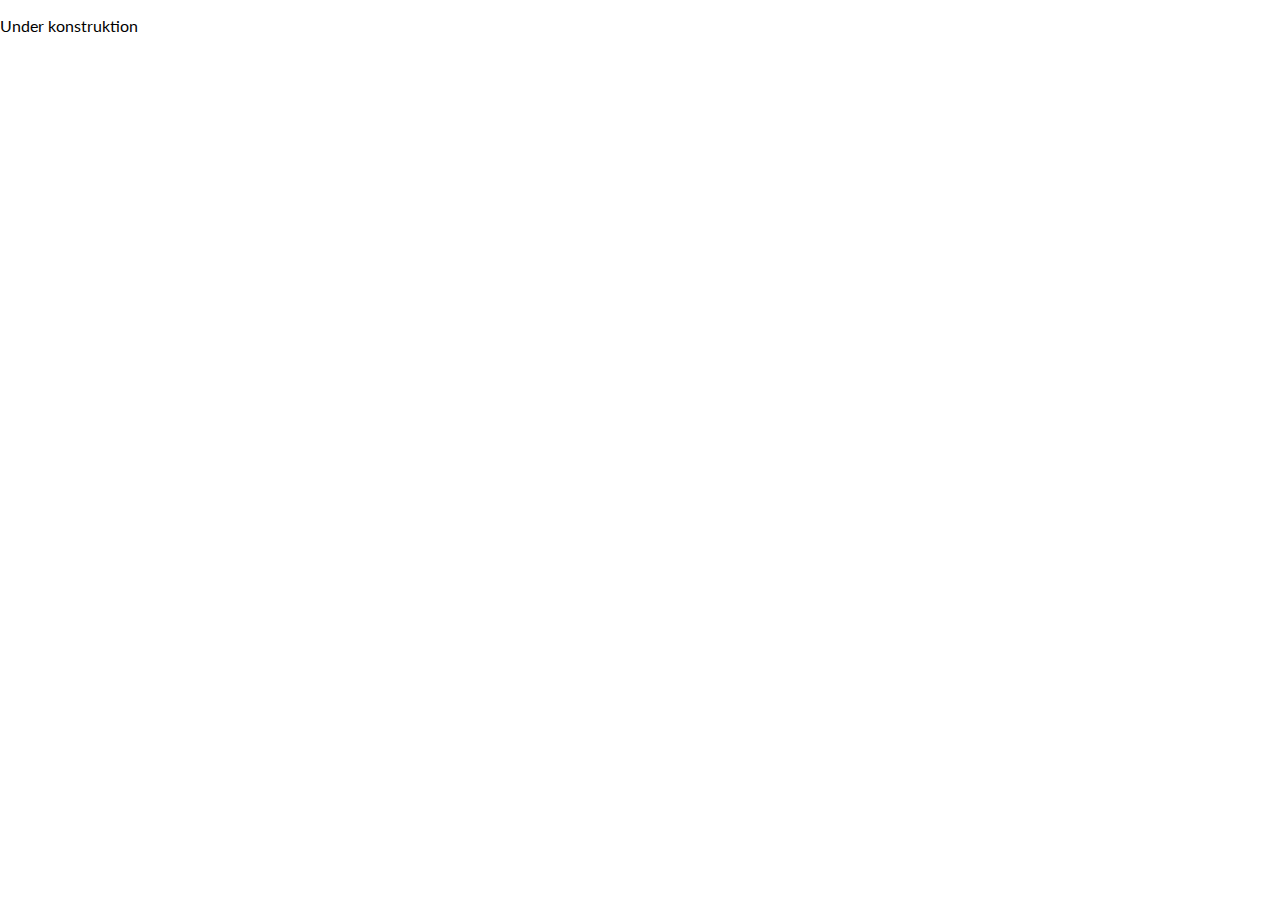
==== index.html @ a69ed3a9 "flyttat till separat file" ====
<!DOCTYPE html>
<html lang="sv">
<head>
  <meta charset="UTF-8">
  <meta name="viewport" content="width=device-width, initial-scale=1.0">
  <meta name="description" content="Vida och Marcus">
  <meta name="author" content="Bröllopsplanerare">
  <title>Bröllop</title>
  <link rel="stylesheet" href="styles.css">
  <link href="https://cdnjs.cloudflare.com/ajax/libs/font-awesome/6.0.0-beta3/css/all.min.css" rel="stylesheet">
  <link href="https://fonts.googleapis.com/css2?family=Lato:wght@400;700&display=swap" rel="stylesheet">
</head>
<body>
  <p>Under konstruktion</p>
</body>
</html>
---- styles.css ----
body {
  margin: 0;
  font-family: 'Lato', sans-serif;
}

header {
  position: fixed;
  top: 0;
  left: 0;
  width: 100%;
  background: white;
  z-index: 1000;
  box-shadow: 0 2px 5px rgba(0, 0, 0, 0.1);
}

header nav ul {
  display: flex;
  justify-content: space-evenly;
  padding: 10px 0;
  list-style: none;
  margin: 0;
}

header nav ul li a {
  text-decoration: none;
  color: black;
  padding: 5px 15px;
  font-weight: bold;
  display: flex;
  align-items: center;
  gap: 5px;
}

header nav ul li a.active {
  color: white;
  background: black;
  border-radius: 5px;
}

section {
  height: 100vh;
  padding: 20px;
  display: flex;
  flex-direction: column;
  justify-content: center;
  align-items: center;
  text-align: center;
}

#wedding {
  background: url("assets/bg.jpg") no-repeat fixed center;
  background-size: cover;
}

#wedding p {
  color: white;
}

#venue {
  background: #f9f9f9;
}

#area {
  background: #dfe4ea;
}

#info {
  background: #ced6e0;
}

#rsvp {
  background: #a4b0be;
}

#photos {
  background: #747d8c;
  color: white;
}

#music {
  background: #57606f;
  color: white;
}
/*
@media (max-width: 768px) {
  header nav ul {
    flex-wrap: nowrap;
    overflow-x: auto;
    -webkit-overflow-scrolling: touch;
  }
}

*/
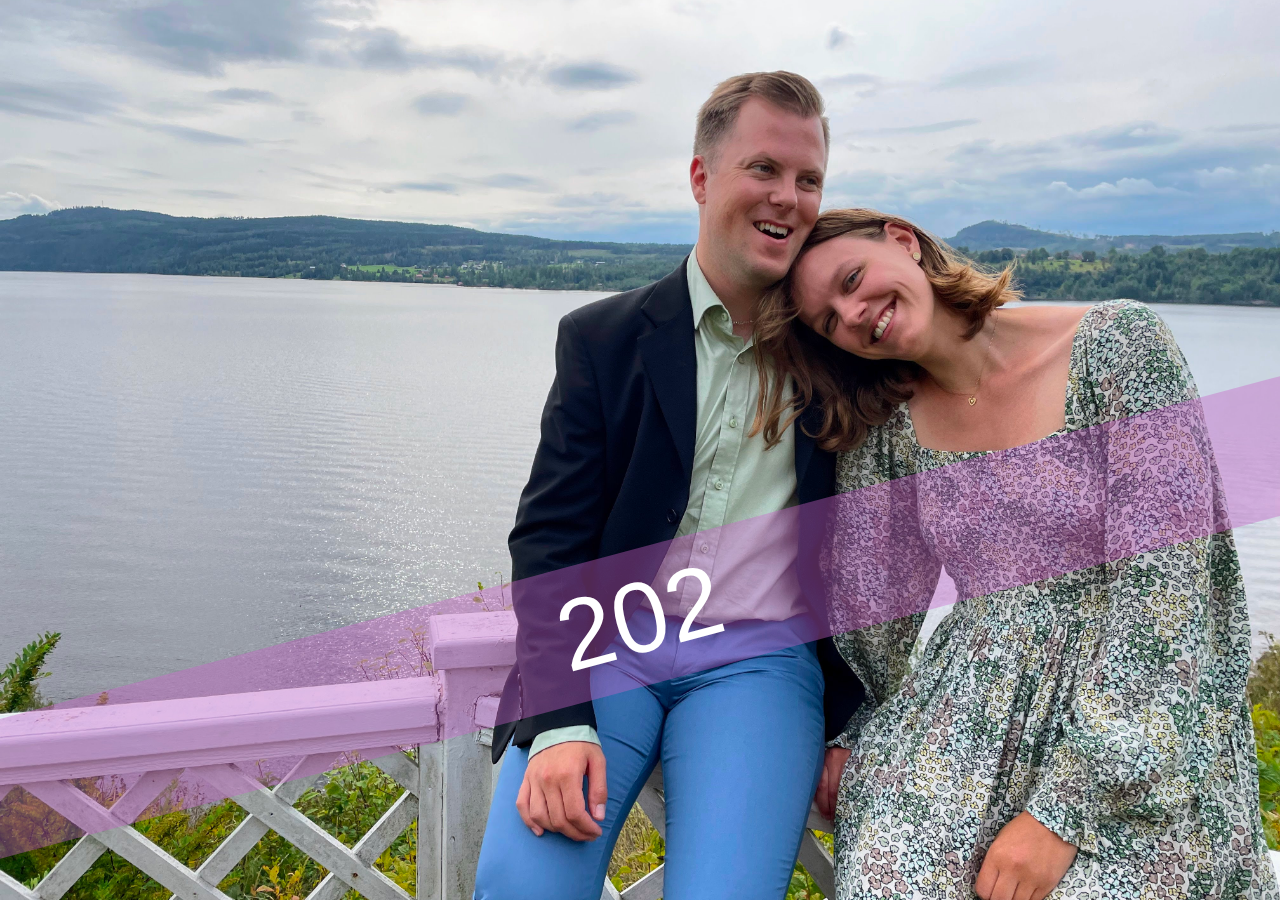
==== commit 8b38c23e: "index v1" ====
--- a/index.html
+++ b/index.html
@@ -11,6 +11,13 @@
   <link href="https://fonts.googleapis.com/css2?family=Lato:wght@400;700&display=swap" rel="stylesheet">
 </head>
 <body>
-  <p>Under konstruktion</p>
+  <main>
+    <section id="wedding">
+      <div id="dateText" class="banner">
+      </div>
+    </section>
+  </main>
+
+  <script src="script.js"></script>
 </body>
 </html>
--- a/styles.css
+++ b/styles.css
@@ -1,14 +1,27 @@
+html {
+  scroll-behavior: smooth;
+}
+
 body {
   margin: 0;
   font-family: 'Lato', sans-serif;
-}
+  overflow: hidden;
+}
+
+main {
+  scroll-snap-type: y mandatory; 
+  overflow-y: scroll;
+  height: 100vh;
+}
+
+/* header */
 
 header {
   position: fixed;
   top: 0;
   left: 0;
   width: 100%;
-  background: white;
+  background: rgba(200, 100, 200, 0.4);
   z-index: 1000;
   box-shadow: 0 2px 5px rgba(0, 0, 0, 0.1);
 }
@@ -31,15 +44,42 @@
   gap: 5px;
 }
 
+header nav ul {
+  flex-wrap: nowrap;
+  overflow-x: auto;
+  -webkit-overflow-scrolling: touch;
+}
+
+header nav ul li a span {
+  display: none;
+}
+
+header nav ul li a.active span {
+  display: inline;
+}
+
 header nav ul li a.active {
   color: white;
-  background: black;
+  background: darkmagenta;
   border-radius: 5px;
 }
 
+@media (min-width: 768px) {
+  header nav ul {
+    flex-wrap: wrap;
+  }
+  
+  header nav ul li a span {
+    display: inline;
+  }
+}
+
+/* sections */
+
 section {
-  height: 100vh;
-  padding: 20px;
+  scroll-snap-align: center; 
+  min-height: 100vh;
+  padding: 10px;
   display: flex;
   flex-direction: column;
   justify-content: center;
@@ -47,47 +87,195 @@
   text-align: center;
 }
 
+section h1 {
+  font-size: xx-large;
+  font-style: italic;
+  color: #702963;
+}
+
 #wedding {
-  background: url("assets/bg.jpg") no-repeat fixed center;
+  height: 100vh;
+  max-height: 100vh;
+  background: url("assets/bg.jpg") no-repeat fixed;
+  background-position: 70% 50%; 
   background-size: cover;
-}
-
-#wedding p {
-  color: white;
+  overflow: hidden;
 }
 
 #venue {
-  background: #f9f9f9;
-}
-
-#area {
-  background: #dfe4ea;
+  background-image: url('assets/wedding.jpg');
+  background-size: 60%;
+  background-repeat: repeat;
+  background-position: center;
+  background-attachment: fixed;
+  background-color: #E8D6D2;
+  display: flex;
+  align-items: center;
+  justify-content: center;
+  color: white;
+  text-align: center;
+  z-index: 1;
+}
+
+#venue .flexContainer {
+  flex-wrap: wrap;
+  flex-direction: column;
+  max-width: 800px;
+}
+
+#venue div.flex {
+  background-color: rgba(255, 255, 255, 0.95);
+  border: 1px solid gray;
+  color: black;
+}
+
+#map {
+  padding: 0;
+}
+
+#housing {
+  background: white;
+}
+
+#housing img {
+  max-width: 90%;
 }
 
 #info {
   background: #ced6e0;
 }
 
-#rsvp {
-  background: #a4b0be;
+#toastmasters img {
+  max-width: 50%;
+  border-radius: 10px;
 }
 
 #photos {
-  background: #747d8c;
-  color: white;
+  background: #949d9c;
+  color: white;
+  min-height: 0;
+  padding: 50px;
+}
+
+#photos .box {
+  opacity: 25%;
+  border: 1px solid black;
+  border-radius: 10px;
+  padding: 20px;
 }
 
 #music {
   background: #57606f;
   color: white;
 }
-/*
-@media (max-width: 768px) {
-  header nav ul {
-    flex-wrap: nowrap;
-    overflow-x: auto;
-    -webkit-overflow-scrolling: touch;
-  }
-}
-
-*/
+
+#rsvp {
+  background: url("assets/osa.jpg");
+  background-repeat: no-repeat;
+  background-position: bottom;
+  background-attachment: fixed;
+  background-color: #E8D6D2;
+  height: 70vh;
+
+  justify-content: flex-start;
+}
+
+#rsvp h1 {
+  margin-top: 20vh;
+}
+
+section#end {
+  height: 10px;
+  min-height: 10px;
+  background-color: black;
+}
+
+
+/* animations */
+
+#wedding .banner.fade-in {
+  background-color: rgba(200, 100, 200, 0.4);
+}
+
+#wedding .banner {
+  opacity: 1;
+  background-color: transparent;
+  padding: 10px;
+  transition: background-color 2s ease-in-out;
+
+  rotate: -15deg;
+  width: 300%;
+  margin: 0;
+  margin-top: 35vh;
+
+  color: white;
+  font-size: 13vw;
+  font-family: Verdana, Geneva, Tahoma, sans-serif;
+}
+
+@media (min-width: 768px) {
+  #wedding .banner {
+    font-size: 100px;
+  }
+}
+
+/* shared */
+
+a {
+  color: darkmagenta;
+}
+
+a:visited {
+  color: darkmagenta;
+}
+
+a:hover {
+  color: rgba(200, 100, 200, 0.4);
+}
+
+.left {
+  text-align: left;
+}
+
+.bottom {
+  position: relative;
+  bottom: 10px;
+}
+
+.margin-top {
+  margin-top: 30px;
+}
+
+.flexContainer {
+  display: flex;
+  overflow-x: auto;
+  scroll-snap-type: x mandatory; 
+  gap: 16px; 
+  max-width: 100%;
+}
+
+.flex {
+  flex: 0 0 90%; 
+  scroll-snap-align: center; 
+  border: 0;
+  padding: 16px;
+  box-sizing: border-box;
+  background: rgba(200, 100, 200, 0.4);
+  border-radius: 15px;
+}
+
+@media (min-width: 768px) {
+  .flexContainer {
+    overflow: visible; 
+    gap: 24px; 
+    justify-content: space-between; 
+  }
+
+  .flex {
+    flex: 1; 
+  }
+
+  .flexContainer {
+    flex-wrap: wrap;
+  }
+}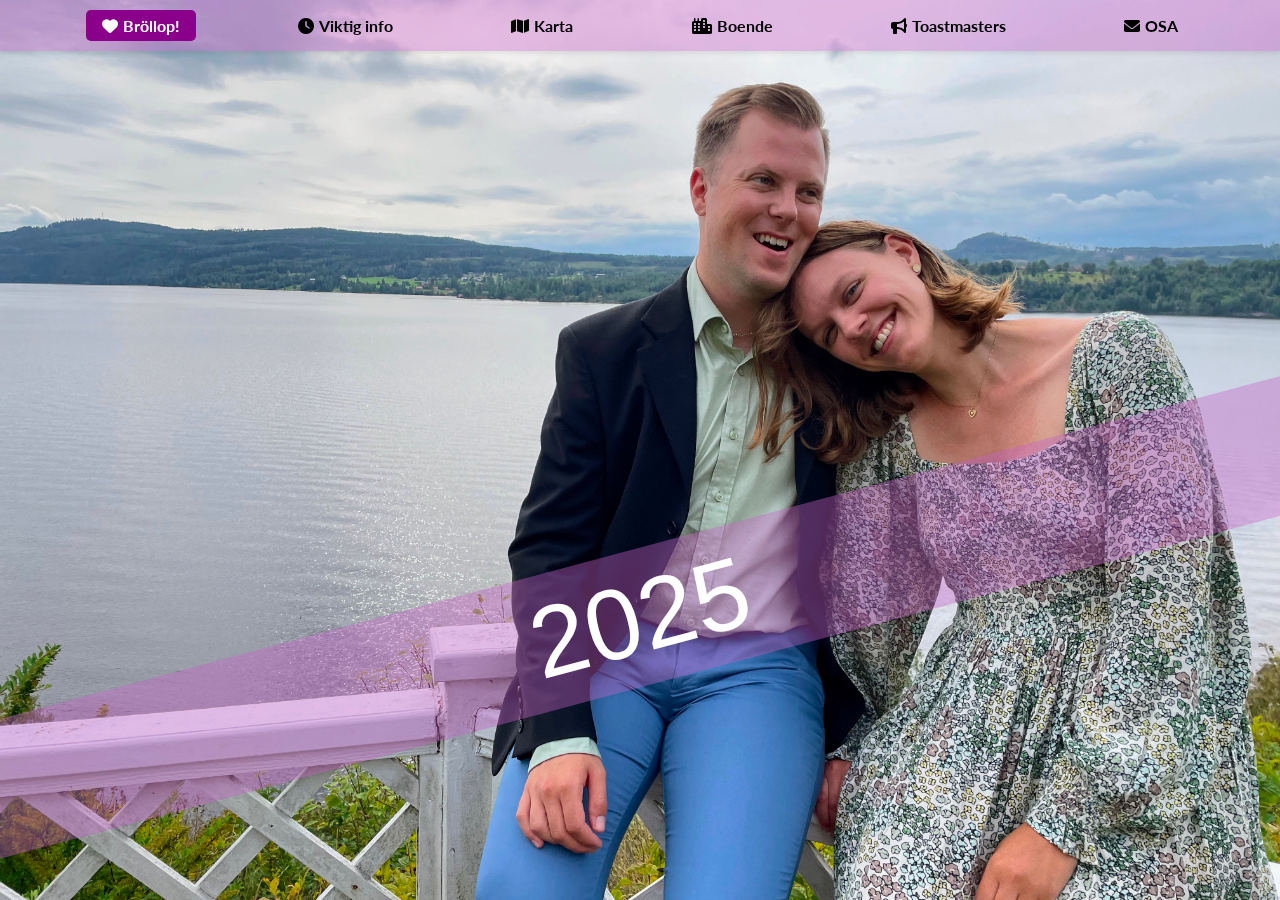
==== commit c822fd95: "release" ====
--- a/index.html
+++ b/index.html
@@ -11,13 +11,119 @@
   <link href="https://fonts.googleapis.com/css2?family=Lato:wght@400;700&display=swap" rel="stylesheet">
 </head>
 <body>
+  <header id="navbar">
+    <nav>
+      <ul>
+        <li><a href="#wedding"><i class="fas fa-heart"></i><span> Bröllop!</span></a></li>
+        <li><a href="#venue"><i class="fas fa-clock"></i><span> Viktig info</span></a></li>
+        <li><a href="#map"><i class="fas fa-map"></i><span> Karta</span></a></li>
+        <li><a href="#housing"><i class="fas fa-city"></i><span> Boende</span></a></li>
+        <li><a href="#toastmasters"><i class="fas fa-bullhorn"></i><span> Toastmasters</span></a></li>
+        <li><a href="#rsvp"><i class="fas fa-envelope"></i><span> OSA</span></a></li>
+      </ul>
+    </nav>
+  </header>
   <main>
     <section id="wedding">
       <div id="dateText" class="banner">
       </div>
     </section>
+    <section id="venue">
+      <h1><i class="fas fa-clock"></i> Viktig info</h1>
+      <div class="narrow flexContainer">
+        <div class="flex subFlexContainer">
+          <div class="subFlex">
+            <img src="assets/wedding.jpg"/>
+          </div>          
+          <div class="subFlexLarge left">
+            <h2>Hålltider</h2>
+            <p><b>14:30</b> Borgerlig vigselceremoni</p>
+            <p><b>kl 15</b> Mingel, snittar och fotografering</p>
+            <p><b>kl 18</b> Bröllopsmiddag</p>
+            <p><b>kl 23</b> Fest med musik och dans</p>
+
+            <p><b>Om det skulle bli regn</b>
+              är vi så lite utomhus som det går. Vigseln är då i ridhuset.
+              Festlokalen är i så fall öppen från klockan 13 för gäster som är på plats tidigt och man kan också vara i stugorna.
+              </p>
+          </div>
+        </div>
+        <div class="flex">
+          <h2>Adress</h2>
+          <p><b>Bränntorps Gård</b></p>
+          <p><b>618 92 Kolmården</b></p>
+          <p>Både vigsel och fest äger rum på gården.</p>
+          <p>Scrolla ner för att se karta.</p>
+        </div>
+      </div>
+    </section>
+    <section id="map">
+      <div id="buffer">
+      </div>
+      <iframe 
+        max-width="100%" 
+        style="border:0;"
+        allowfullscreen=""
+        referrerpolicy="no-referrer-when-downgrade"
+        src="https://www.google.com/maps/embed?pb=!1m14!1m8!1m3!1d8299.01697434119!2d16.4046469139157!3d58.66692945396661!3m2!1i1024!2i768!4f13.1!3m3!1m2!1s0x46592e37b48e2889%3A0xdd23879f1d90b745!2zQnLDpG5udG9ycHMgR8OlcmQ!5e0!3m2!1sen!2sse!4v1737888621575!5m2!1sen!2sse">
+      </iframe>
+    </section>
+    <section id="housing">
+      <h1><i class="fas fa-city"></i> Boende</h1>
+      <div class="flexContainer div-container" id="div-container-0">
+        <div class="flex">
+          <h2>Bränntorps gård</h2>
+          <img src="assets/branntorp.png"/>
+          <p>På gården där festen äger rum finns ett antal stugor som är våra att använda.</p>
+          <p>När inbjudningarna skickas ut finns det både enstaka sängplatser och hela stugor lediga. Dessa går att boka för 250 kr per sängplats. Anmäl intresse genom att mejla <a href="" class="mailto">obfgnq@ivqnbpuznephf.fr</a>. Vi ser gärna att alla sängplatser på gården nyttjas så gå gärna ihop flera som kan tänka sig att dela rum.</p>
+        </div>
+        <div class="flex">
+          <h2>Asplunda gård</h2>
+          <img src="assets/asplunda.jpg"/>
+          <p>Gård på 15 minuters promenad från Bränntorp. Tänk på att Kolmården är ett populärt besöksmål under tiden för bröllopet och att boenden snabbt bokas upp.</p>
+          <p>Stugorna finns att boka på <a href="https://www.booking.com">booking.com</a>.</p>
+        </div>
+        <div class="flex">
+          <h2>First Camp Kolmården</h2>
+          <img src="assets/firstcamp.jpeg"/>
+          <p>Stugcamping på 20 minuters promenad från Bränntorp. Tänk på att Kolmården är ett populärt besöksmål under tiden för bröllopet och att boenden snabbt bokas upp.</p>
+          <p>Stugorna finns att boka på <a href="https://www.booking.com">booking.com</a>.</p>
+        </div>
+        <div class="flex">
+          <h2>Centrala Norrköping</h2>
+          <img src="assets/nkpg.jpg"/>
+          <p>I Norrköping finns flera hotell och vandrarhem med olika prisklasser och det går lätt att ta sig till och från centrala Norrköping från Bränntorps gård.</p>
+          <p>Med bil tar resan under 30 minuter och med buss (420) omkring 35 minuter.</p>
+          <p>Närmaste busshållplatsen (<b>Marmorbruksvägen</b>) ligger 5 minuter från gården men senare på natten kan man behöva gå bort till <b>Sandviken</b>, vilket är en promenad på 20 minuter.</p>
+        </div>
+      </div>
+      <div class="dot-container" id="dot-container-0">
+        <span class="dot"></span> 
+        <span class="dot"></span> 
+        <span class="dot"></span> 
+        <span class="dot"></span> 
+      </div>
+    </section>
+    <section id="toastmasters">
+      <h1><i class="fas fa-bullhorn"></i> Toastmasters</h1>
+      <div class="narrow">
+        <p>Som toastmasters har vi den stora äran att presentera <b>Ditte och Anton</b>! Detta musicerande, styrkelyftande och Uppsalaälskande power couple består av Vidas syster och blivande svåger.</p>
+
+        <img src="assets/dinton1.jpg"/>
+
+        <p>Vill du hålla ett tal eller något annat typ av framförande på festen? Allt är möjligt! Kontakta i så fall våra toastmasters på <a href="" class="mailto">ivqnbpuznephf.gbnfgznfgref@bhgybbx.pbz</a>.</p>
+      </div>
+    </section>
+    <section id="rsvp">
+      <h1><i class="fas fa-envelope"></i> OSA</h1>
+      <div class="narrow border">  
+        <h2><b>Senast den 30 mars</b></h2>
+        <p>Maila till: <a href="" class="mailto">bfn@ivqnbpuznephf.fr</a></p>
+        <p>Berätta då också om eventuella kostpreferenser eller allergier.</p>
+        <p class="bottom">Varmt välkomna! <i class="fas fa-heart"></i></p>
+      </div>
+    </section>
   </main>
-
   <script src="script.js"></script>
 </body>
 </html>
--- a/styles.css
+++ b/styles.css
@@ -42,6 +42,16 @@
   display: flex;
   align-items: center;
   gap: 5px;
+  border: 1px solid rgba(0,0,0,0);
+  border-radius: 5px;
+
+  background-color: rgba(0,0,0,0);
+  text-align: center;
+}
+
+header nav ul li a:not(.active):hover {
+  color: white;
+  border: 1px solid white;
 }
 
 header nav ul {
@@ -55,13 +65,18 @@
 }
 
 header nav ul li a.active span {
-  display: inline;
+  /*display: inline;*/
 }
 
 header nav ul li a.active {
   color: white;
   background: darkmagenta;
-  border-radius: 5px;
+}
+
+@media (max-width: 320px) {
+  header nav ul {
+    flex-wrap: wrap;
+  }
 }
 
 @media (min-width: 768px) {
@@ -77,7 +92,8 @@
 /* sections */
 
 section {
-  scroll-snap-align: center; 
+  scroll-snap-align: start;
+  scroll-snap-stop: always; 
   min-height: 100vh;
   padding: 10px;
   display: flex;
@@ -97,38 +113,40 @@
   height: 100vh;
   max-height: 100vh;
   background: url("assets/bg.jpg") no-repeat fixed;
-  background-position: 70% 50%; 
+  background-position: 70% 30%; 
   background-size: cover;
   overflow: hidden;
 }
 
 #venue {
-  background-image: url('assets/wedding.jpg');
-  background-size: 60%;
-  background-repeat: repeat;
-  background-position: center;
-  background-attachment: fixed;
-  background-color: #E8D6D2;
+  background-color: white;
   display: flex;
   align-items: center;
   justify-content: center;
   color: white;
   text-align: center;
   z-index: 1;
+}
+
+#venue img {
+  max-width: 100%;
 }
 
 #venue .flexContainer {
   flex-wrap: wrap;
   flex-direction: column;
-  max-width: 800px;
 }
 
 #venue div.flex {
-  background-color: rgba(255, 255, 255, 0.95);
+  background-color: #E8D6D2;
   border: 1px solid gray;
   color: black;
 }
 
+#venue h2 {
+  margin-top: 0;
+}
+
 #map {
   padding: 0;
 }
@@ -137,17 +155,49 @@
   background: white;
 }
 
+#housing .flex {
+  min-width: 350px;
+}
+
 #housing img {
-  max-width: 90%;
+  max-width: 80%;
 }
 
 #info {
   background: #ced6e0;
 }
 
+#toastmasters {
+  background-color: rgba(242, 216, 237, 0.8);
+  padding: 20px;
+}
+
 #toastmasters img {
-  max-width: 50%;
-  border-radius: 10px;
+  max-width: 90%;
+  border-radius: 30px;
+}
+
+@media (max-width: 400px) {
+  #housing .flexContainer {
+    flex-wrap: wrap;
+    flex-direction: column;
+    margin-bottom: 50vh;
+  }
+
+  #housing .flexContainer .flex {
+    scroll-snap-align: center;
+  }
+}
+
+@media (min-width: 768px) {
+  #housing {
+    padding-left: 50px;
+    padding-right: 50px;
+  }
+
+  #toastmasters img {
+    max-width: 500px;
+  }
 }
 
 #photos {
@@ -171,7 +221,7 @@
 
 #rsvp {
   background: url("assets/osa.jpg");
-  background-repeat: no-repeat;
+  background-repeat: repeat-x;
   background-position: bottom;
   background-attachment: fixed;
   background-color: #E8D6D2;
@@ -188,6 +238,16 @@
   height: 10px;
   min-height: 10px;
   background-color: black;
+}
+
+div.narrow {
+  max-width: 800px;
+}
+
+div.border {
+  padding: 20px;
+  border: 1px solid rgba(0, 0, 0, 0.4);
+  border-radius: 20px;
 }
 
 
@@ -222,11 +282,16 @@
 /* shared */
 
 a {
-  color: darkmagenta;
+  color: rgba(0, 0, 0);
+  background-color: rgba(255, 255, 255, 0.25);
+  padding: 0 5px;
+  text-align: center;
+  border-radius: 5px;
+  font-weight: bold;
 }
 
 a:visited {
-  color: darkmagenta;
+  color: rgba(0, 0, 0);
 }
 
 a:hover {
@@ -255,8 +320,7 @@
 }
 
 .flex {
-  flex: 0 0 90%; 
-  scroll-snap-align: center; 
+  flex: 0 0 80%; 
   border: 0;
   padding: 16px;
   box-sizing: border-box;
@@ -264,9 +328,26 @@
   border-radius: 15px;
 }
 
+.subFlexContainer {
+  display: flex;
+  flex-wrap: nowrap;
+  flex-direction: row;
+  padding-left: 0;
+  gap: 10px;
+}
+
+.subFlex {
+  flex: 1;
+}
+
+.subFlexLarge {
+  flex: 2;
+}
+
 @media (min-width: 768px) {
   .flexContainer {
-    overflow: visible; 
+    /*flex-wrap: wrap;
+    overflow: visible;*/
     gap: 24px; 
     justify-content: space-between; 
   }
@@ -274,8 +355,89 @@
   .flex {
     flex: 1; 
   }
-
-  .flexContainer {
-    flex-wrap: wrap;
-  }
-}+}
+
+/* scroll */
+
+.hidden {
+  visibility: hidden;
+}
+
+.dot-container {
+  text-align: center;
+  padding: 20px;
+  /*background: #ddd;*/
+  margin-top: 10px;
+  margin-bottom: 10px;
+}
+
+.dot {
+  height: 25px;
+  width: 25px;
+  margin: 0 2px;
+  background-color: #bbb;
+  border-radius: 50%;
+  display: inline-block;
+  transition: background-color 0.6s ease;
+}
+
+.dot.active {
+  background-color: #902993;
+}
+
+/* Fireworks */
+
+@keyframes firework {
+  0% { 
+    transform: translate(-50%, 60vh);
+    width: 0.5vmin;
+    opacity: 1;
+  }
+  50% { 
+    width: 0.5vmin;
+    opacity: 1;
+  }
+  100% { 
+    width: 45vmin; 
+    opacity: 0; 
+  }
+}
+
+.firework,
+.firework::before,
+.firework::after {
+  --top: 60vh;
+  content: "";
+  position: absolute;
+  top: 50%;
+  left: 50%;
+  transform: translate(-50%, -50%);
+  width: 0.5vmin;
+  aspect-ratio: 1;
+  background:
+    /* random backgrounds */
+    radial-gradient(circle, #ff0 0.2vmin, #0000 0) 50% 00%,
+    radial-gradient(circle, #ff0 0.3vmin, #0000 0) 00% 50%,
+    radial-gradient(circle, #ff0 0.5vmin, #0000 0) 50% 99%,
+    radial-gradient(circle, #ff0 0.2vmin, #0000 0) 99% 50%,
+    radial-gradient(circle, #ff0 0.3vmin, #0000 0) 80% 90%,
+    radial-gradient(circle, #ff0 0.5vmin, #0000 0) 95% 90%,
+    radial-gradient(circle, #ff0 0.5vmin, #0000 0) 10% 60%,
+    radial-gradient(circle, #ff0 0.2vmin, #0000 0) 31% 80%,
+    radial-gradient(circle, #ff0 0.3vmin, #0000 0) 80% 10%,
+    radial-gradient(circle, #ff0 0.2vmin, #0000 0) 90% 23%,
+    radial-gradient(circle, #ff0 0.3vmin, #0000 0) 45% 20%,
+    radial-gradient(circle, #ff0 0.5vmin, #0000 0) 13% 24%
+    ;
+  background-size: 0.5vmin 0.5vmin;
+  background-repeat: no-repeat;
+  animation: firework 3s infinite;
+}
+
+.firework::before {
+  transform: translate(-50%, -50%) rotate(25deg) !important; 
+}
+
+.firework::after {
+  transform: translate(-50%, -50%) rotate(-37deg) !important;
+} 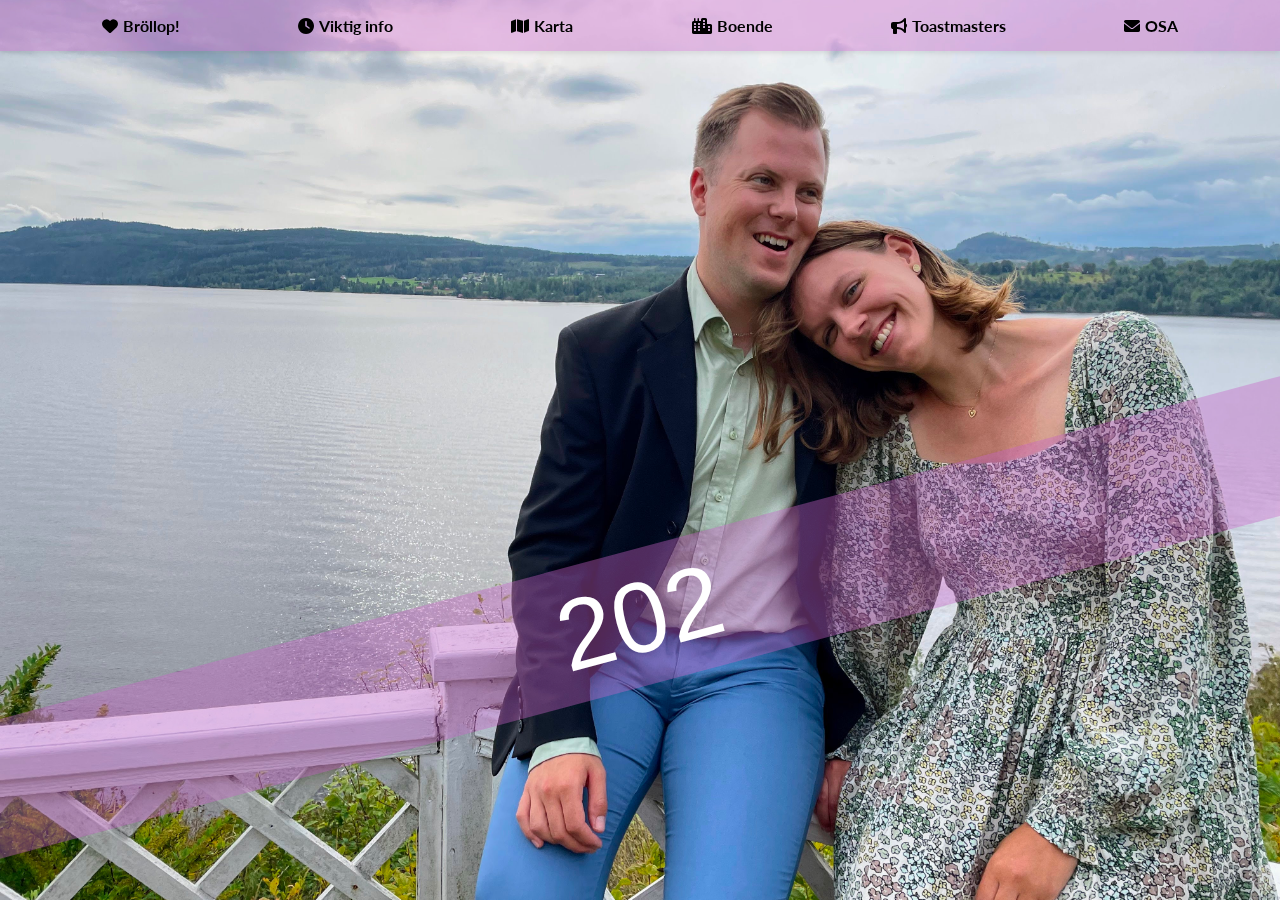
==== commit 4448c07f: "update 250208" ====
--- a/index.html
+++ b/index.html
@@ -72,12 +72,6 @@
       <h1><i class="fas fa-city"></i> Boende</h1>
       <div class="flexContainer div-container" id="div-container-0">
         <div class="flex">
-          <h2>Bränntorps gård</h2>
-          <img src="assets/branntorp.png"/>
-          <p>På gården där festen äger rum finns ett antal stugor som är våra att använda.</p>
-          <p>När inbjudningarna skickas ut finns det både enstaka sängplatser och hela stugor lediga. Dessa går att boka för 250 kr per sängplats. Anmäl intresse genom att mejla <a href="" class="mailto">obfgnq@ivqnbpuznephf.fr</a>. Vi ser gärna att alla sängplatser på gården nyttjas så gå gärna ihop flera som kan tänka sig att dela rum.</p>
-        </div>
-        <div class="flex">
           <h2>Asplunda gård</h2>
           <img src="assets/asplunda.jpg"/>
           <p>Gård på 15 minuters promenad från Bränntorp. Tänk på att Kolmården är ett populärt besöksmål under tiden för bröllopet och att boenden snabbt bokas upp.</p>
@@ -90,14 +84,26 @@
           <p>Stugorna finns att boka på <a href="https://www.booking.com">booking.com</a>.</p>
         </div>
         <div class="flex">
+          <h2>Kolmården och runtom</h2>
+          <img src="assets/kolmarden.png"/>
+          <p>I området runt Kolmården och Krokek finns flera boenden utöver de tidigare nämnda, som exempelvis <a href="http://www.sandviksgarden.se/">Sandviksgården</a> och <a href="http://skogsvikens-hotell.sverigeboende.se/">Skogsviken Hotell</a>. Dessa är på liknande avstånd som First Camp Kolmården.</p>
+        </div>
+        <div class="flex">
           <h2>Centrala Norrköping</h2>
           <img src="assets/nkpg.jpg"/>
           <p>I Norrköping finns flera hotell och vandrarhem med olika prisklasser och det går lätt att ta sig till och från centrala Norrköping från Bränntorps gård.</p>
           <p>Med bil tar resan under 30 minuter och med buss (420) omkring 35 minuter.</p>
           <p>Närmaste busshållplatsen (<b>Marmorbruksvägen</b>) ligger 5 minuter från gården men senare på natten kan man behöva gå bort till <b>Sandviken</b>, vilket är en promenad på 20 minuter.</p>
         </div>
+        <div class="flex">
+          <h2>Bränntorps gård</h2>
+          <img src="assets/branntorp.png"/>
+          <p>På gården där festen äger rum finns ett fåtal stugor som är våra att använda. När inbjudningarna skickas ut finns  enstaka sängplatser och hela stugor lediga.</p>
+          <p>Dessa går att boka för 250 kr per sängplats. Anmäl intresse genom att mejla <a href="" class="mailto">obfgnq@ivqnbpuznephf.fr</a>. Vi ser gärna att alla sängplatser på gården nyttjas så gå gärna ihop flera som kan tänka sig att dela rum.</p>
+        </div>
       </div>
       <div class="dot-container" id="dot-container-0">
+        <span class="dot"></span> 
         <span class="dot"></span> 
         <span class="dot"></span> 
         <span class="dot"></span> 
@@ -125,5 +131,6 @@
     </section>
   </main>
   <script src="script.js"></script>
+  <script async src="https://scripts.simpleanalyticscdn.com/latest.js"></script>
 </body>
 </html>
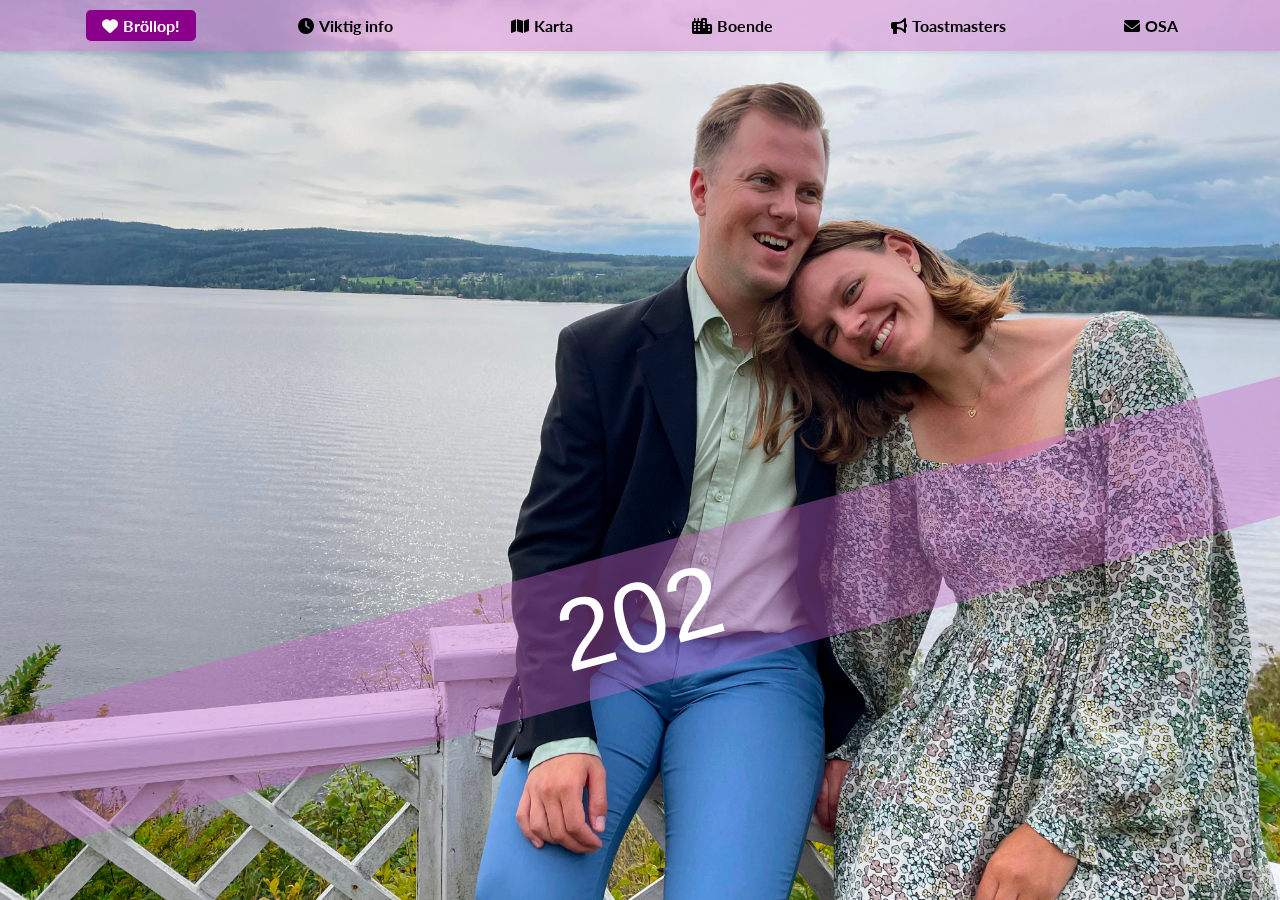
==== commit aacd38a2: "upd index" ====
--- a/index.html
+++ b/index.html
@@ -44,7 +44,7 @@
 
             <p><b>Om det skulle bli regn</b>
               är vi så lite utomhus som det går. Vigseln är då i ridhuset.
-              Festlokalen är i så fall öppen från klockan 13 för gäster som är på plats tidigt och man kan också vara i stugorna.
+              Festlokalen är i så fall öppen från klockan 13 för gäster som är på plats tidigt. Stugorna är tillgängliga från kl 15.
               </p>
           </div>
         </div>
@@ -70,41 +70,34 @@
     </section>
     <section id="housing">
       <h1><i class="fas fa-city"></i> Boende</h1>
+      <p>Maila gärna <a href="" class="mailto">obfgnq@ivqnbpuznephf.fr</a> om du vill ha mer information eller tips om boende eller samåkning.</p>
       <div class="flexContainer div-container" id="div-container-0">
         <div class="flex">
-          <h2>Asplunda gård</h2>
+          <h2>Kolmården-området</h2>
           <img src="assets/asplunda.jpg"/>
-          <p>Gård på 15 minuters promenad från Bränntorp. Tänk på att Kolmården är ett populärt besöksmål under tiden för bröllopet och att boenden snabbt bokas upp.</p>
-          <p>Stugorna finns att boka på <a href="https://www.booking.com">booking.com</a>.</p>
-        </div>
-        <div class="flex">
-          <h2>First Camp Kolmården</h2>
-          <img src="assets/firstcamp.jpeg"/>
-          <p>Stugcamping på 20 minuters promenad från Bränntorp. Tänk på att Kolmården är ett populärt besöksmål under tiden för bröllopet och att boenden snabbt bokas upp.</p>
-          <p>Stugorna finns att boka på <a href="https://www.booking.com">booking.com</a>.</p>
-        </div>
-        <div class="flex">
-          <h2>Kolmården och runtom</h2>
-          <img src="assets/kolmarden.png"/>
-          <p>I området runt Kolmården och Krokek finns flera boenden utöver de tidigare nämnda, som exempelvis <a href="http://www.sandviksgarden.se/">Sandviksgården</a> och <a href="http://skogsvikens-hotell.sverigeboende.se/">Skogsviken Hotell</a>. Dessa är på liknande avstånd som First Camp Kolmården.</p>
+          <p>Området närmast gården (Kolmården, Krokek, Marmorbruket) har flera boendemöjligheter och på hyfsat gångavstånd (1-1,5 km). Bland annat (Ev fullbokade): 
+            <a href="https://www.booking.com/searchresults.sv.html?ss=First+Camp+Kolm%C3%A5rden-Norrk%C3%B6ping%252C+Kolm%C3%A5rden%252C+%C3%96sterg%C3%B6tland%252C+Sverige">First Camp Kolmården</a>,
+            <a href="https://www.booking.com/searchresults.sv.html?ss=asplunda+g%C3%A5rd&ssne=Kolm%C3%A5rden">Asplunda Gård</a>
+            <a href="http://www.sandviksgarden.se/">Sandviksgården</a> 
+            och <a href="http://skogsvikens-hotell.sverigeboende.se/">Skogsviken Hotell</a>.</p>
+          <p>Med bil eller taxi finns exempelvis <a href="">Stavsjö Vandrarhem</a> 12 km bort.</p>
+          <p>Se också <a href="http://www.booking.com">booking.com</a> samt <a href="http://www.airbnb.com">AirBnB</a> för fler alternativ.</p>
         </div>
         <div class="flex">
           <h2>Centrala Norrköping</h2>
           <img src="assets/nkpg.jpg"/>
-          <p>I Norrköping finns flera hotell och vandrarhem med olika prisklasser och det går lätt att ta sig till och från centrala Norrköping från Bränntorps gård.</p>
-          <p>Med bil tar resan under 30 minuter och med buss (420) omkring 35 minuter.</p>
+          <p>I Norrköping finns flera hotell och vandrarhem i alla prisklasser.</p>
+          <p>Med bil tar resan från Bränntorps gård till centrala Norrköping under 25 minuter och med buss (420) omkring 35 minuter.</p>
           <p>Närmaste busshållplatsen (<b>Marmorbruksvägen</b>) ligger 5 minuter från gården men senare på natten kan man behöva gå bort till <b>Sandviken</b>, vilket är en promenad på 20 minuter.</p>
         </div>
         <div class="flex">
           <h2>Bränntorps gård</h2>
           <img src="assets/branntorp.png"/>
-          <p>På gården där festen äger rum finns ett fåtal stugor som är våra att använda. När inbjudningarna skickas ut finns  enstaka sängplatser och hela stugor lediga.</p>
-          <p>Dessa går att boka för 250 kr per sängplats. Anmäl intresse genom att mejla <a href="" class="mailto">obfgnq@ivqnbpuznephf.fr</a>. Vi ser gärna att alla sängplatser på gården nyttjas så gå gärna ihop flera som kan tänka sig att dela rum.</p>
+          <p>På gården där festen äger rum är stugorna redan upptagna.</p>
+          <p>Men det finns plats för såväl tält som husvagn. Toaletter finns att tillgå i anslutning till festlokalen.</p>
         </div>
       </div>
       <div class="dot-container" id="dot-container-0">
-        <span class="dot"></span> 
-        <span class="dot"></span> 
         <span class="dot"></span> 
         <span class="dot"></span> 
         <span class="dot"></span> 
--- a/styles.css
+++ b/styles.css
@@ -282,7 +282,7 @@
 /* shared */
 
 a {
-  color: rgba(0, 0, 0);
+  color: rgba(0, 0, 100);
   background-color: rgba(255, 255, 255, 0.25);
   padding: 0 5px;
   text-align: center;
@@ -291,11 +291,11 @@
 }
 
 a:visited {
-  color: rgba(0, 0, 0);
+  color: rgba(0, 0, 100);
 }
 
 a:hover {
-  color: rgba(200, 100, 200, 0.4);
+  color: rgba(100, 100, 200, 0.7);
 }
 
 .left {
@@ -360,7 +360,7 @@
 /* scroll */
 
 .hidden {
-  visibility: hidden;
+  visibility: hidden !important;
 }
 
 .dot-container {
